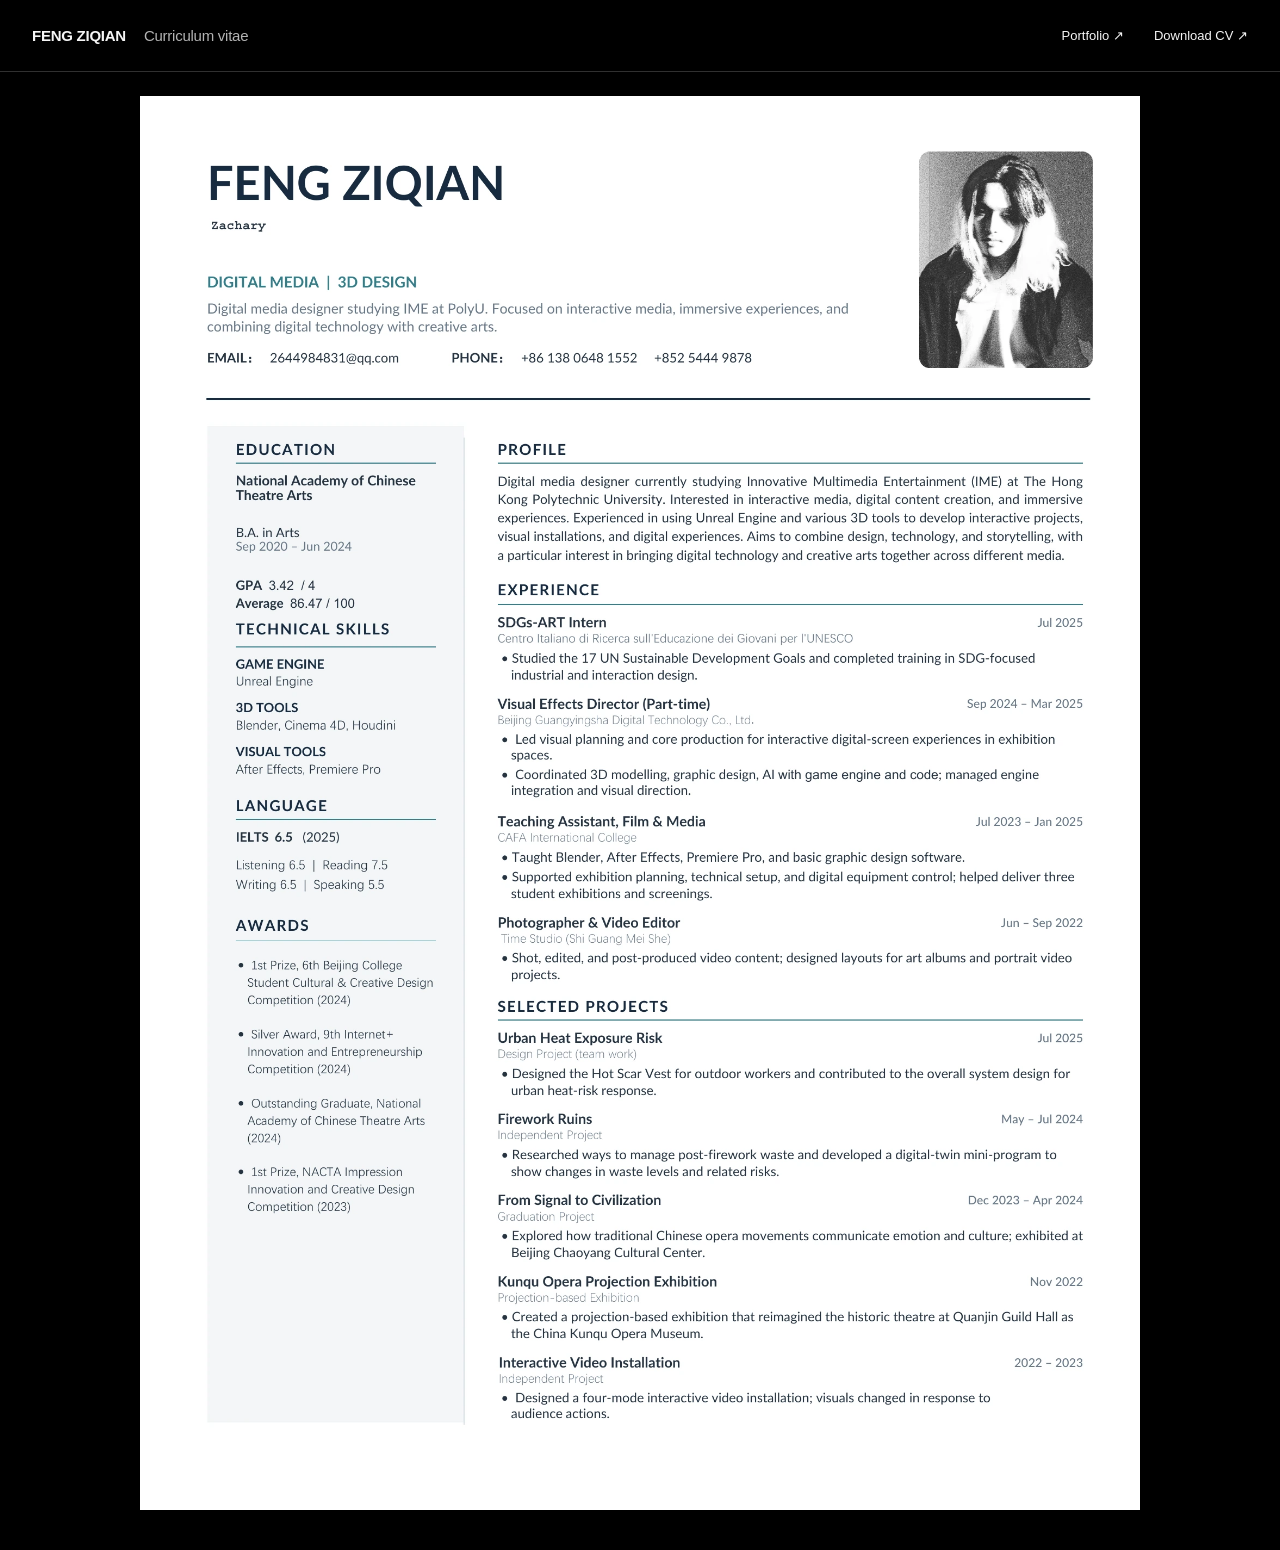
==== cv/index.html @ 0066f923 "Add a standalone CV preview page with PDF download" ====
<!doctype html>
<html lang="en">
<head>
  <meta charset="utf-8">
  <meta name="viewport" content="width=device-width, initial-scale=1">
  <meta name="theme-color" content="#000000">
  <meta name="description" content="View Feng Ziqian's English curriculum vitae and download the original PDF.">
  <link rel="icon" href="data:,">
  <link rel="stylesheet" href="../styles.css?v=2">
  <title>Feng Ziqian | CV</title>
  <style>
    .cv-document { max-width: 1032px; margin: 24px auto 40px; padding: 0 16px; }
    .cv-document img { display: block; width: 100%; height: auto; }
    .cv-heading { position: absolute; width: 1px; height: 1px; padding: 0; margin: -1px; overflow: hidden; clip-path: inset(50%); white-space: nowrap; }
  </style>
</head>
<body>
  <a class="skip" href="#cv">Skip to CV</a>
  <header class="topbar">
    <a class="brand" href="../">FENG ZIQIAN<span>Curriculum vitae</span></a>
    <nav class="tools" aria-label="CV navigation">
      <a class="download" href="../">Portfolio ↗</a>
      <a class="download" href="../assets/Ziqian_Feng_CV.pdf" download="Ziqian_Feng_CV.pdf">Download CV ↗</a>
    </nav>
  </header>
  <main class="cv-document" id="cv">
    <h1 class="cv-heading">Feng Ziqian | Curriculum vitae</h1>
    <img src="../assets/Ziqian_Feng_CV.webp" width="1839" height="2600" alt="Feng Ziqian's English curriculum vitae. The original PDF is available through Download CV." fetchpriority="high">
  </main>
</body>
</html>
---- styles.css ----
:root { color-scheme: dark; --paper: #000; --ink: #f5f5f5; --muted: #b3b3b3; --line: #303030; }
* { box-sizing: border-box; }
html { scroll-behavior: smooth; scroll-padding-top: 86px; }
body { margin: 0; background: var(--paper); color: var(--ink); font-family: Arial, 'Microsoft YaHei', sans-serif; }
body:has(dialog[open]) { overflow: hidden; }
a { color: inherit; text-decoration: none; }
button, select { font: inherit; }
button, a, summary { -webkit-tap-highlight-color: transparent; }
button, summary { cursor: pointer; }
button { color: inherit; }
:focus-visible { outline: 3px solid var(--ink); outline-offset: 5px; }
.skip { position: fixed; top: -100px; left: 20px; padding: 12px 20px; background: var(--paper); border: 1px solid var(--line); z-index: 30; }
.skip:focus { top: 12px; }
.topbar { height: 72px; padding: 0 32px; position: sticky; top: 0; z-index: 10; display: flex; align-items: center; justify-content: space-between; gap: 20px; background: var(--paper); border-bottom: 1px solid var(--line); }
.brand { font-size: 15px; font-weight: 700; letter-spacing: -.25px; white-space: nowrap; }
.brand span { color: var(--muted); font-weight: 400; margin-left: 18px; }
.tools { display: flex; align-items: center; gap: 30px; font-size: 13px; }
.download { white-space: nowrap; }
.download:hover, .footer a:hover { text-decoration: underline; text-underline-offset: 5px; }
.index { position: relative; }
.index summary { list-style: none; display: flex; align-items: center; gap: 16px; min-height: 44px; }
.index summary::-webkit-details-marker { display: none; }
.index summary::after { content: '+'; font-size: 22px; font-weight: 400; }
.index[open] summary::after { content: '−'; }
.index nav { position: absolute; right: 0; top: 53px; width: min(430px, calc(100vw - 32px)); padding: 14px 24px; background: var(--paper); border: 1px solid var(--line); }
.index nav a { display: grid; grid-template-columns: 1fr auto; align-items: center; gap: 20px; padding: 15px 0; border-bottom: 1px solid var(--line); font-size: 13px; line-height: 1.5; }
.index nav a:last-child { border-bottom: 0; }
.index nav a:hover { color: var(--ink); text-decoration: underline; text-underline-offset: 5px; }
.index nav small { font-size: 11px; color: var(--muted); white-space: nowrap; }
.intro { max-width: 1800px; margin: auto; padding: 48px 32px 42px; }
h1 { font-size: clamp(44px, 5vw, 80px); line-height: 1.02; font-weight: 500; letter-spacing: -.065em; margin: 0; }
main { max-width: 1800px; margin: auto; padding: 0 20px; }
.project { margin-bottom: 66px; scroll-margin-top: 12px; }
.project-head { display: flex; align-items: baseline; justify-content: space-between; gap: 20px; padding: 20px 12px 14px; border-top: 1px solid var(--ink); }
h2 { margin: 0; font-size: clamp(15px, 1.5vw, 21px); letter-spacing: -.035em; font-weight: 500; }
.project-head p { margin: 0; color: var(--muted); font-size: 11px; white-space: nowrap; font-variant-numeric: tabular-nums; }
.page { margin: 0 0 8px; }
.page-open { display: block; padding: 0; border: 0; background: var(--paper); width: 100%; cursor: zoom-in; }
.page img { display: block; width: 100%; height: auto; }
.page:has(.image-error) { padding: 24px; border: 1px solid var(--line); }
.image-error { margin: 12px 0 0; font-size: 13px; }
.image-error a { text-decoration: underline; }
.footer { max-width: 1800px; margin: 0 auto; padding: 0 32px 36px; display: flex; justify-content: space-between; gap: 24px; color: var(--muted); font-size: 12px; line-height: 1.8; }
.footer p { margin: 0; }
.footer a { color: var(--ink); }
.viewer { position: fixed; inset: 0; width: 100%; max-width: none; height: 100dvh; max-height: none; margin: 0; padding: 0; border: 0; background: var(--paper); color: var(--ink); }
.viewer::backdrop { background: var(--paper); }
.viewer-toolbar { height: 68px; padding: 0 24px; display: flex; align-items: center; justify-content: space-between; gap: 12px; border-bottom: 1px solid var(--line); }
.viewer-title { min-width: 0; font-size: 13px; white-space: nowrap; overflow: hidden; text-overflow: ellipsis; }
.viewer-actions { display: flex; gap: 6px; align-items: center; }
.viewer-actions button { min-width: 44px; min-height: 44px; padding: 8px 12px; border: 1px solid var(--line); border-radius: 0; background: transparent; font-size: 13px; white-space: nowrap; }
.viewer-actions button:hover { background: #1b1b1b; }
.viewer-actions button:active { background: #303030; }
.viewer-actions button:disabled { opacity: .35; cursor: default; }
.viewer-stage { overflow: auto; height: calc(100dvh - 68px); display: flex; align-items: flex-start; }
.viewer-stage img { display: block; flex: none; width: 100%; height: auto; margin: auto; cursor: zoom-in; }
.viewer-stage.is-zoomed img { width: 4200px; max-width: none; margin: 0; cursor: zoom-out; }
.viewer-stage.is-loading { background: var(--paper); }
.viewer-help { position: absolute; bottom: 16px; left: 50%; transform: translateX(-50%); padding: 9px 14px; background: var(--paper); border: 1px solid var(--line); font-size: 12px; white-space: nowrap; pointer-events: none; }
.viewer-stage.is-zoomed + .viewer-help { display: none; }
@media (min-width: 1920px) { .topbar { padding-left: max(32px, calc((100vw - 1736px)/2)); padding-right: max(32px, calc((100vw - 1736px)/2)); } }
@media (max-width: 767px) {
  html { scroll-padding-top: 72px; }
  .topbar { height: 64px; padding: 0 16px; gap: 12px; }
  .brand { font-size: 13px; }
  .brand span { display: none; }
  .tools { gap: 18px; font-size: 12px; }
  .index summary { gap: 8px; }
  .index nav { right: -95px; top: 49px; }
  .intro { padding: 34px 16px 30px; }
  h1 { font-size: clamp(39px, 10vw, 64px); }
  main { padding: 0 8px; }
  .project { margin-bottom: 38px; }
  .project-head { padding: 16px 8px 12px; gap: 12px; }
  h2 { font-size: 14px; }
  .project-head p { font-size: 10px; }
  .page { margin-bottom: 5px; }
  .footer { padding: 0 16px 28px; }
  .viewer-toolbar { padding: 0 10px; flex-wrap: wrap; align-content: center; height: 110px; gap: 8px; }
  .viewer-title { width: 100%; font-size: 11px; }
  .viewer-actions { justify-content: space-between; width: 100%; }
  .viewer-actions button { padding: 8px 10px; font-size: 12px; }
  .viewer-stage { height: calc(100dvh - 110px); }
  .viewer-help { bottom: 24px; font-size: 11px; }
}
@media (prefers-reduced-motion: reduce) { html { scroll-behavior: auto; } }
@media print { .topbar, .intro, .project-head, .footer, dialog { display: none !important; } body { background: white; } main { padding: 0; max-width: none; } .project, .page { margin: 0; } .page { break-inside: avoid; } }
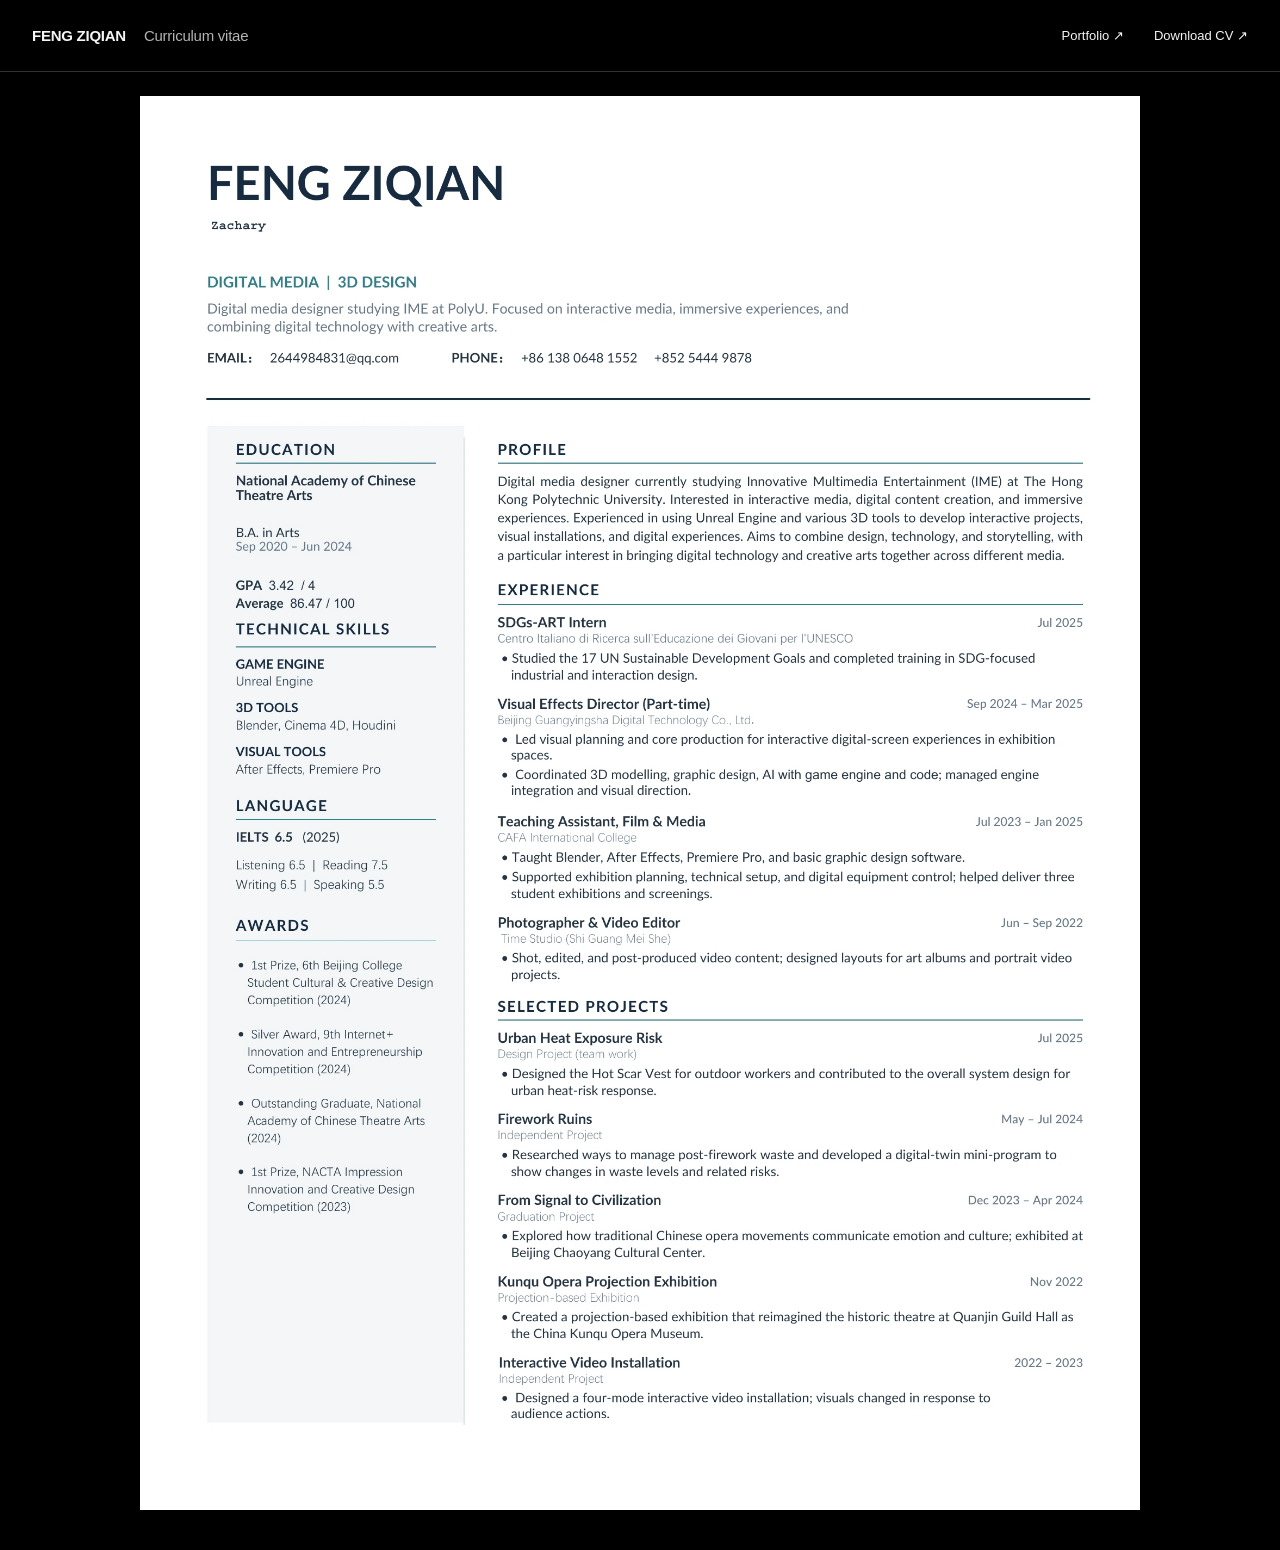
==== commit b4580501: "Remove the CV portrait and update PDF downloads and web preview" ====
--- a/cv/index.html
+++ b/cv/index.html
@@ -4,7 +4,7 @@
   <meta charset="utf-8">
   <meta name="viewport" content="width=device-width, initial-scale=1">
   <meta name="theme-color" content="#000000">
-  <meta name="description" content="View Feng Ziqian's English curriculum vitae and download the original PDF.">
+  <meta name="description" content="View Feng Ziqian's English curriculum vitae and download the PDF.">
   <link rel="icon" href="data:,">
   <link rel="stylesheet" href="../styles.css?v=2">
   <title>Feng Ziqian | CV</title>
@@ -20,12 +20,12 @@
     <a class="brand" href="../">FENG ZIQIAN<span>Curriculum vitae</span></a>
     <nav class="tools" aria-label="CV navigation">
       <a class="download" href="../">Portfolio ↗</a>
-      <a class="download" href="../assets/Ziqian_Feng_CV.pdf" download="Ziqian_Feng_CV.pdf">Download CV ↗</a>
+      <a class="download" href="../assets/Ziqian_Feng_CV.pdf?v=20261104-no-photo" download="Ziqian_Feng_CV.pdf">Download CV ↗</a>
     </nav>
   </header>
   <main class="cv-document" id="cv">
     <h1 class="cv-heading">Feng Ziqian | Curriculum vitae</h1>
-    <img src="../assets/Ziqian_Feng_CV.webp" width="1839" height="2600" alt="Feng Ziqian's English curriculum vitae. The original PDF is available through Download CV." fetchpriority="high">
+    <img src="../assets/Ziqian_Feng_CV.webp?v=20261104-no-photo" width="1839" height="2600" alt="Feng Ziqian's English curriculum vitae. The PDF is available through Download CV." fetchpriority="high">
   </main>
 </body>
 </html>
--- a/styles.css
+++ b/styles.css
@@ -17,16 +17,16 @@
 .tools { display: flex; align-items: center; gap: 30px; font-size: 13px; }
 .download { white-space: nowrap; }
 .download:hover, .footer a:hover { text-decoration: underline; text-underline-offset: 5px; }
-.index { position: relative; }
-.index summary { list-style: none; display: flex; align-items: center; gap: 16px; min-height: 44px; }
-.index summary::-webkit-details-marker { display: none; }
-.index summary::after { content: '+'; font-size: 22px; font-weight: 400; }
-.index[open] summary::after { content: '−'; }
-.index nav { position: absolute; right: 0; top: 53px; width: min(430px, calc(100vw - 32px)); padding: 14px 24px; background: var(--paper); border: 1px solid var(--line); }
-.index nav a { display: grid; grid-template-columns: 1fr auto; align-items: center; gap: 20px; padding: 15px 0; border-bottom: 1px solid var(--line); font-size: 13px; line-height: 1.5; }
-.index nav a:last-child { border-bottom: 0; }
-.index nav a:hover { color: var(--ink); text-decoration: underline; text-underline-offset: 5px; }
-.index nav small { font-size: 11px; color: var(--muted); white-space: nowrap; }
+.menu { position: relative; }
+.menu summary { list-style: none; display: flex; align-items: center; gap: 16px; min-height: 44px; white-space: nowrap; }
+.menu summary::-webkit-details-marker { display: none; }
+.menu summary::after { content: '+'; font-size: 22px; font-weight: 400; }
+.menu[open] summary::after { content: '−'; }
+.menu nav { position: absolute; right: 0; top: 53px; width: min(430px, calc(100vw - 32px)); padding: 14px 24px; background: var(--paper); border: 1px solid var(--line); }
+.menu nav a { display: grid; grid-template-columns: 1fr auto; align-items: center; gap: 20px; padding: 15px 0; border-bottom: 1px solid var(--line); font-size: 13px; line-height: 1.5; }
+.menu nav a:last-child { border-bottom: 0; }
+.menu nav a:hover { color: var(--ink); text-decoration: underline; text-underline-offset: 5px; }
+.menu nav small { font-size: 11px; color: var(--muted); white-space: nowrap; }
 .intro { max-width: 1800px; margin: auto; padding: 48px 32px 42px; }
 h1 { font-size: clamp(44px, 5vw, 80px); line-height: 1.02; font-weight: 500; letter-spacing: -.065em; margin: 0; }
 main { max-width: 1800px; margin: auto; padding: 0 20px; }
@@ -65,8 +65,12 @@
   .brand { font-size: 13px; }
   .brand span { display: none; }
   .tools { gap: 18px; font-size: 12px; }
-  .index summary { gap: 8px; }
-  .index nav { right: -95px; top: 49px; }
+  html:has(.menu) { scroll-padding-top: 112px; }
+  .topbar:has(.menu) { height: 100px; flex-wrap: wrap; align-content: center; row-gap: 0; }
+  .topbar:has(.menu) .brand { line-height: 28px; }
+  .topbar:has(.menu) .tools { width: 100%; justify-content: space-between; gap: 12px; font-size: 11px; }
+  .menu summary { gap: 6px; }
+  .menu nav { position: fixed; top: 100px; left: 16px; right: 16px; width: auto; max-height: calc(100dvh - 116px); overflow: auto; }
   .intro { padding: 34px 16px 30px; }
   h1 { font-size: clamp(39px, 10vw, 64px); }
   main { padding: 0 8px; }
